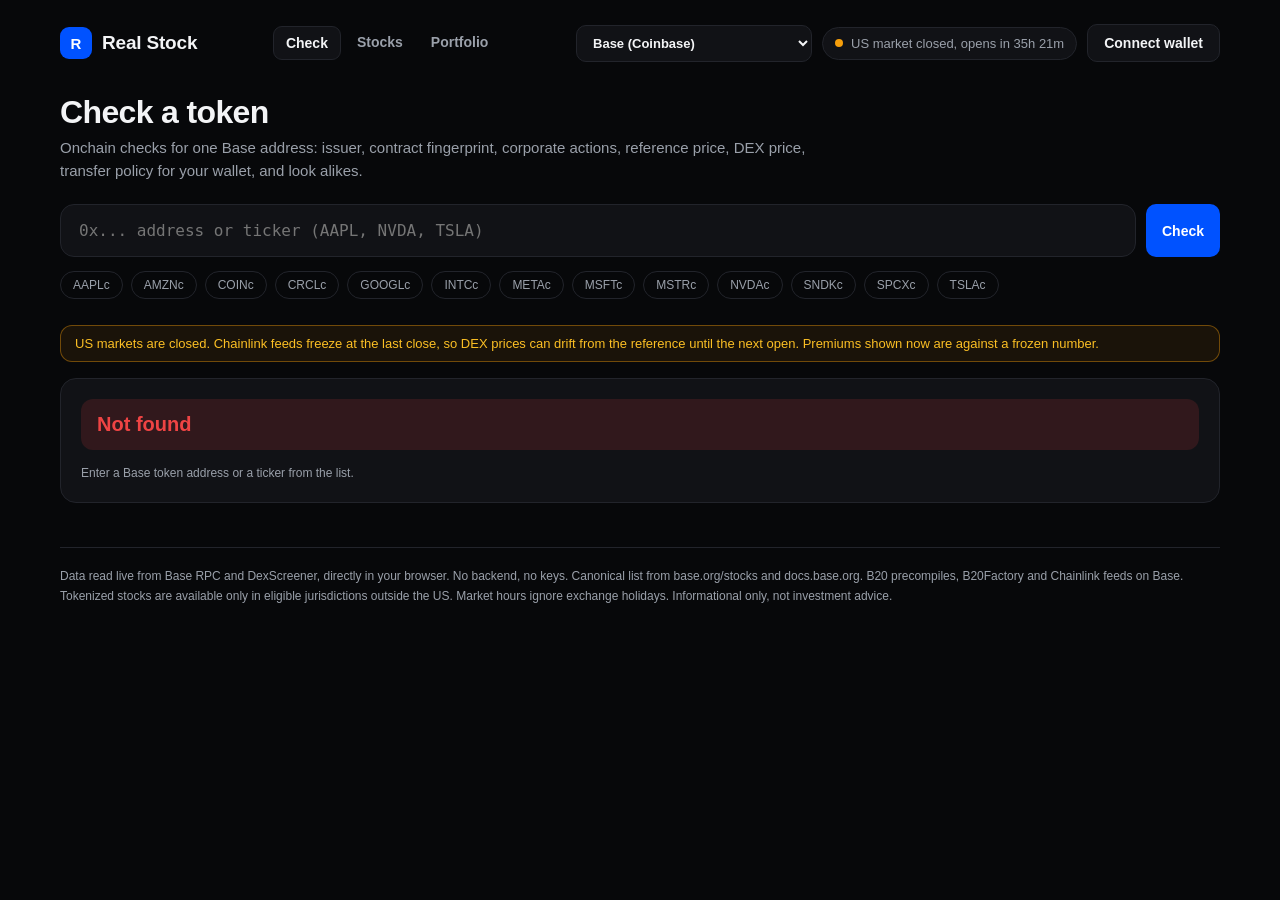
==== check.html @ feb43d78 "Real Stock: verify tokenized stocks on Base and Robinhood Chain Static, backend-free app that answer" ====
<!doctype html>
<html lang="en">
<head>
<meta charset="utf-8">
<meta name="viewport" content="width=device-width,initial-scale=1">
<title>Check, Real Stock</title>
<link rel="stylesheet" href="style.css">
</head>
<body>
<div class="wrap">
<nav id="nav"></nav>
<h1 class="page">Check a token</h1>
<p class="lead" id="lead"></p>
<form class="search" id="form">
  <input id="q" placeholder="0x... address or ticker (AAPL, NVDA, TSLA)" autocomplete="off">
  <button class="btn" type="submit">Check</button>
</form>
<div class="quick" id="quick"></div>
<div class="banner" id="banner"></div>
<div id="detail"></div>
<footer id="foot"></footer>
</div>
<script src="app.js"></script>
<script>
mountNav("index.html"); mountFooter();
document.getElementById("lead").textContent="Onchain checks for one "+NET.label+" address: issuer, contract fingerprint, corporate actions, reference price, DEX price, transfer policy for your wallet, and look alikes.";
document.getElementById("form").onsubmit=(e)=>{ e.preventDefault(); const v=document.getElementById("q").value.trim(); if(v) location.href=withNet("check.html?q="+encodeURIComponent(v)); };
let current=null;
async function run(input){
  const box=document.getElementById("detail");
  await loadRegistry();
  document.getElementById("quick").innerHTML=(NET.tokens||[]).slice(0,NET.key==="base"?13:16).map(t=>'<a href="'+withNet("check.html?q="+t.address)+'">'+esc(t.symbol)+'</a>').join("")+(NET.tokens.length>16?'<a href="'+withNet("stocks.html")+'">all '+NET.tokens.length+'</a>':"");
  const addr=resolve(input);
  if(!addr){ box.innerHTML='<div class="card"><div class="verdict bad">Not found</div><div class="note">Enter a '+esc(NET.label)+' token address or a ticker from the list.</div></div>'; return; }
  current=addr; box.innerHTML='<div class="card note">Checking onchain...</div>';
  const reg=state.byAddr[addr.toLowerCase()];
  const r=await loadRow(reg||{address:addr,symbol:null,name:null,root:null},false);
  const {core,orc,dx,prem}=r;
  const symRoot=(core.symbol||"").replace(/c$/i,"");
  const target=!reg&&core.symbol?(NET.tokens||[]).find(t=>(t.root||t.symbol).toUpperCase()===symRoot.toUpperCase()):null;
  const root=reg?(reg.root||reg.symbol).replace(/c$/,""):(target?(target.root||target.symbol).replace(/c$/,""):symRoot);
  const extra=reg?(reg.name||"").split(/\s+/)[0]:(target?target.name:(core.name||"").split(/\s+/)[0]);
  const [likes,pol]=await Promise.all([root?lookalikes(root,addr,extra):Promise.resolve([]), state.wallet?policyProbe(addr,holderFor(dx),state.wallet):Promise.resolve(null)]);
  const share='<button class="btn sec sm" onclick="navigator.clipboard&&navigator.clipboard.writeText(location.href);this.textContent=\'Link copied\'">Share this check</button>';
  const verdict=reg?'<div class="verdict ok"><span>Issued by '+NET.issuer+': '+esc(reg.symbol)+' ('+esc(reg.name)+')</span>'+share+'</div>':(target?'<div class="verdict bad"><span>Not issued by '+NET.issuer+'. Looks like '+esc(target.symbol)+'</span>'+share+'</div>':'<div class="verdict bad"><span>Not on the '+NET.issuer+' issued list</span>'+share+'</div>');
  const metaCB=core.meta&&/metadata\.coinbase\.com/.test(JSON.stringify(core.meta));
  const fp=NET.verify==="b20"
    ?[chk(core.isB20?"ok":"warn","B20 token (Base native standard)",core.isB20?"Created through B20Factory. The factory is open, so B20 alone does not prove the issuer.":"Not a B20 token. Coinbase stocks are always B20."),
      chk(metaCB?"ok":(core.uri?"warn":"bad"),"Issuer metadata points to coinbase.com",core.uri?esc(core.uri.length>90?core.uri.slice(0,90)+"...":core.uri):"no contractURI")]
    :[chk(core.beaconOk?"ok":"bad","Contract fingerprint: Robinhood beacon proxy",core.beacon?"beacon "+core.beacon+(core.beaconOk?" matches every official Robinhood Stock Token":" is not Robinhood's beacon "+NET.beacon):"no beacon slot, not a Robinhood proxy"),
      chk(core.name&&/• Robinhood Token$/.test(core.name)?"ok":"bad","Name carries the official suffix",core.name?esc(core.name):"no name")];
  const mult=core.multiplier; const pend=reg&&reg.pendingMultiplier?Number(reg.pendingMultiplier):null;
  const checks=[
    chk(reg?"ok":"bad","On the "+NET.issuer+" canonical list (matched by address)",reg?addr+(reg.isin?", ISIN "+esc(reg.isin):""):NET.issuer+" only issues the addresses on "+NET.listName+". Anything else with a stock name is not backed."+(target?' The real one is <a href="'+withNet("check.html?q="+target.address)+'">'+esc(target.symbol)+'</a>.':"")),
    fp[0],fp[1],
    chk(mult==null?"warn":(pend?"warn":"ok"),"Multiplier (corporate actions)",mult==null?"not readable":mult.toFixed(6)+" (token price = share price x multiplier)"+(pend?", pending update to "+pend:"")+(mult!==1?". A non 1 multiplier means a split or dividend was applied.":"")),
    chk(orc?(Date.now()/1000-orc.updatedAt<3*3600?"ok":"warn"):"mut","Reference price",orc?usd(orc.price)+" from "+orc.source+", updated "+ago(orc.updatedAt)+" ago. Feeds freeze outside US market hours.":"no reference feed for this underlying"),
    chk(dx.price?(prem!=null&&Math.abs(prem)<0.5?"ok":"warn"):"warn","DEX price vs reference",dx.price?usd(dx.price)+" on "+esc(dx.venue)+" ("+esc(dx.quote)+"), premium "+(prem==null?"n/a":(prem>0?"+":"")+prem.toFixed(2)+"%")+", liquidity "+usdBig(dx.liq)+", 24h "+(dx.chg==null?"n/a":(dx.chg>0?"+":"")+dx.chg+"%"):"no liquidity pool found on "+esc(NET.label)),
    chk(core.paused?"bad":(pol?(pol.status==="ok"?"ok":pol.status==="blocked"?"bad":"warn"):"mut"),"Can your wallet receive it? (transfer policy)",core.paused?"Token is paused by the issuer, transfers revert.":(pol?pol.detail+(state.wallet?" ("+short(state.wallet)+")":""):"Connect a wallet to simulate a transfer from the top pool to your address. "+(NET.key==="base"?"Coinbase gates transfers with an onchain policy registry, and approve() is not policy checked.":"Robinhood tokens carry pause and blocklist controls."))),
    chk(likes.length?"warn":"ok","Look alike tokens on "+NET.label,likes.length?likes.length+" other token(s) use this name or ticker, listed below":"none found on DexScreener")
  ].join("");
  const likesHtml=likes.length?'<div class="card"><h3>Look alikes (not issued by '+NET.issuer+')</h3>'+likes.map(l=>'<div class="chk"><div class="ic bad">X</div><div><div class="t">'+esc(l.name)+' <span class="note">('+esc(l.symbol)+')</span></div><div class="d mono">'+l.addr+', liquidity '+usdBig(l.liq)+' <a href="'+withNet("check.html?q="+l.addr)+'">check it</a></div></div></div>').join("")+'</div>':"";
  const tw=(x)=>{ const v=String((x||{}).whole||""); return v.includes("TRADABLE")?"open":v?"closed":"n/a"; };
  const trading=reg&&reg.trading?'<div class="note" style="margin-top:8px">Issuer trading windows: regular '+tw(reg.trading.market)+', extended '+tw(reg.trading.extended)+', overnight '+tw(reg.trading.overnight)+'</div>':"";
  box.innerHTML='<div class="card"><h2>'+logo(core,reg)+'<span>'+esc(core.name||"Unknown token")+' <span class="note">'+esc(core.symbol||"")+'</span></span></h2>'+verdict+'<div class="checks">'+checks+'</div>'+trading+'<div style="margin-top:14px;display:flex;gap:8px;flex-wrap:wrap;align-items:center">'+(dx.price?tradeLinks(reg||{address:addr},dx):"")+infoLinks(addr)+'</div><div class="mono" style="margin-top:12px">token '+addr+(feedFor(reg||{root:symRoot})?", reference feed "+feedFor(reg||{root:symRoot})+" (Base)":"")+(dx.pairAddress?", pool "+dx.pairAddress:"")+'</div></div>'+likesHtml;
}
document.addEventListener("wallet",()=>{ if(current) run(current); });
const q=new URLSearchParams(location.search).get("q");
loadRegistry().then(()=>{ if(q){ document.getElementById("q").value=q; run(q); } else { run("__none__"); document.getElementById("detail").innerHTML='<div class="empty">Paste an address above or pick a ticker.</div>'; } });
</script>
</body>
</html>
---- style.css ----
:root{--bg:#07080a;--panel:#111216;--panel2:#16181d;--line:#22242b;--txt:#f3f4f6;--mut:#9aa0aa;--blue:#0052ff;--blue2:#4d7cff;--ok:#22c55e;--warn:#f59e0b;--bad:#ef4444}
*{box-sizing:border-box}html,body{margin:0;background:var(--bg);color:var(--txt);font-family:Inter,"Helvetica Neue",Helvetica,Arial,sans-serif}
a{color:var(--blue2);text-decoration:none}button{font-family:inherit}
.wrap{max-width:1200px;margin:0 auto;padding:18px 20px 60px}
nav{display:flex;align-items:center;justify-content:space-between;gap:14px;flex-wrap:wrap;padding:6px 0 26px}
.brand{display:flex;align-items:center;gap:10px;color:var(--txt)}.logo{width:32px;height:32px;border-radius:9px;background:var(--blue);display:flex;align-items:center;justify-content:center;font-weight:900;color:#fff;font-size:15px}
.brand b{font-size:19px;letter-spacing:-.01em}
.menu{display:flex;gap:4px;flex-wrap:wrap}.menu a{padding:8px 12px;border-radius:9px;color:var(--mut);font-size:14px;font-weight:600}.menu a:hover{color:var(--txt)}.menu a.on{color:var(--txt);background:var(--panel);border:1px solid var(--line)}
.right{display:flex;align-items:center;gap:10px;flex-wrap:wrap}
.pill{display:inline-flex;align-items:center;gap:8px;padding:8px 12px;border-radius:999px;border:1px solid var(--line);background:var(--panel);font-size:13px;color:var(--mut)}
.dot{width:8px;height:8px;border-radius:50%;background:var(--mut)}.dot.on{background:var(--ok);box-shadow:0 0 0 4px rgba(34,197,94,.15)}.dot.off{background:var(--warn)}
.btn{background:var(--blue);color:#fff;border:0;border-radius:10px;padding:10px 16px;font-size:14px;font-weight:600;cursor:pointer;display:inline-block}
.btn.sec{background:var(--panel);border:1px solid var(--line);color:var(--txt)}.btn.sm{padding:6px 10px;font-size:12px;border-radius:8px}.btn.lg{padding:14px 22px;font-size:16px;border-radius:12px}
.hero{padding:30px 0 10px}
.hero h1{font-size:52px;line-height:1.02;letter-spacing:-.03em;margin:0 0 14px;max-width:820px}
.hero p{color:var(--mut);font-size:18px;margin:0 0 24px;max-width:720px;line-height:1.5}
.search{display:flex;gap:10px;margin:0 0 14px}.search input{flex:1;background:var(--panel);border:1px solid var(--line);border-radius:14px;padding:16px 18px;color:var(--txt);font-size:16px;font-family:ui-monospace,Menlo,monospace;outline:none;min-width:0}.search input:focus{border-color:var(--blue2)}
.quick{display:flex;gap:8px;flex-wrap:wrap;margin-bottom:26px}.quick a,.quick button{background:transparent;border:1px solid var(--line);color:var(--mut);border-radius:999px;padding:6px 12px;font-size:12px;cursor:pointer}.quick a:hover,.quick button:hover{color:var(--txt);border-color:var(--blue2)}
.feats{display:grid;grid-template-columns:repeat(3,1fr);gap:12px;margin:10px 0 26px}
.feat{background:var(--panel);border:1px solid var(--line);border-radius:14px;padding:18px}.feat b{display:block;font-size:15px;margin-bottom:6px}.feat span{color:var(--mut);font-size:13px;line-height:1.55}
.feat .n{display:inline-flex;width:24px;height:24px;border-radius:7px;background:rgba(0,82,255,.18);color:var(--blue2);align-items:center;justify-content:center;font-weight:800;font-size:12px;margin-bottom:10px}
.grid{display:grid;grid-template-columns:repeat(4,1fr);gap:12px;margin-bottom:22px}
.kpi{background:var(--panel);border:1px solid var(--line);border-radius:14px;padding:16px}.kpi b{display:block;font-size:26px;letter-spacing:-.02em}.kpi span{color:var(--mut);font-size:12px}
h1.page{font-size:32px;letter-spacing:-.02em;margin:6px 0 6px}p.lead{color:var(--mut);font-size:15px;margin:0 0 22px;line-height:1.5;max-width:760px}
h2.sec{font-size:13px;color:var(--mut);text-transform:uppercase;letter-spacing:.06em;margin:26px 0 10px;font-weight:700}
table{width:100%;border-collapse:collapse;background:var(--panel);border:1px solid var(--line);border-radius:14px;overflow:hidden}
th,td{padding:11px 12px;text-align:left;border-bottom:1px solid var(--line);font-size:14px;white-space:nowrap;vertical-align:middle}
th{color:var(--mut);font-weight:600;font-size:11px;text-transform:uppercase;letter-spacing:.05em;user-select:none}th[data-k]{cursor:pointer}th[data-k]:hover{color:var(--txt)}th.sorted{color:var(--blue2)}
tr.row{cursor:pointer}tr.row:hover{background:var(--panel2)}
td.num,th.num{text-align:right;font-variant-numeric:tabular-nums}
.tk{display:flex;align-items:center;gap:10px}.tk img,.tk .ph{width:30px;height:30px;border-radius:50%;background:#1c1e25;object-fit:cover;flex:0 0 30px;display:flex;align-items:center;justify-content:center;font-size:11px;font-weight:800;color:var(--mut)}
.tk b{display:block;font-size:14px}.tk small{color:var(--mut);font-size:12px}
.tag{display:inline-block;padding:3px 8px;border-radius:999px;font-size:11px;font-weight:700}
.ok{background:rgba(34,197,94,.14);color:var(--ok)}.warn{background:rgba(245,158,11,.14);color:var(--warn)}.bad{background:rgba(239,68,68,.14);color:var(--bad)}.mut{background:#1c1e25;color:var(--mut)}
.up{color:var(--ok)}.down{color:var(--bad)}
.tblwrap{overflow-x:auto;border-radius:14px}
.links a{display:inline-block;padding:5px 8px;border:1px solid var(--line);border-radius:8px;font-size:11px;margin-right:4px;color:var(--txt);background:var(--panel2)}.links a:hover{border-color:var(--blue2)}
.card{background:var(--panel);border:1px solid var(--line);border-radius:16px;padding:20px;margin-bottom:14px}
.card h2{margin:0 0 14px;font-size:22px;display:flex;align-items:center;gap:12px}.card h2 img,.card h2 .ph{width:44px;height:44px;border-radius:50%;object-fit:cover;flex:0 0 44px;display:flex;align-items:center;justify-content:center;font-size:12px;background:#1c1e25}
.card h3{margin:0 0 10px;font-size:13px;color:var(--mut);text-transform:uppercase;letter-spacing:.05em}
.checks{display:grid;grid-template-columns:repeat(2,1fr);gap:10px}
.chk{display:flex;gap:12px;align-items:flex-start;padding:12px;border:1px solid var(--line);border-radius:12px;background:var(--panel2)}
.chk .ic{width:26px;height:26px;border-radius:50%;flex:0 0 26px;display:flex;align-items:center;justify-content:center;font-weight:800;font-size:12px}
.chk .t{font-size:14px}.chk .d{font-size:12px;color:var(--mut);margin-top:3px;word-break:break-all;line-height:1.45}
.verdict{font-size:20px;font-weight:800;padding:14px 16px;border-radius:12px;margin-bottom:14px;display:flex;justify-content:space-between;align-items:center;gap:12px;flex-wrap:wrap}
.mono{font-family:ui-monospace,Menlo,monospace;font-size:12px;color:var(--mut);word-break:break-all}
.note{color:var(--mut);font-size:12px;line-height:1.5}
.banner{display:none;border:1px solid rgba(245,158,11,.4);background:rgba(245,158,11,.08);color:#fbbf24;border-radius:12px;padding:10px 14px;font-size:13px;margin-bottom:16px}
.total{display:flex;justify-content:space-between;align-items:baseline;margin-bottom:10px;gap:12px;flex-wrap:wrap}.total b{font-size:32px;letter-spacing:-.02em}
.empty{padding:40px 20px;text-align:center;color:var(--mut);border:1px dashed var(--line);border-radius:14px}
footer{margin-top:44px;color:var(--mut);font-size:12px;line-height:1.7;border-top:1px solid var(--line);padding-top:18px}
@media(max-width:860px){.grid,.feats{grid-template-columns:repeat(2,1fr)}.checks{grid-template-columns:1fr}.hero h1{font-size:34px}}
@media(max-width:520px){.grid,.feats{grid-template-columns:1fr}}
.sel{background:var(--panel);border:1px solid var(--line);color:var(--txt);border-radius:10px;padding:9px 12px;font-size:13px;font-weight:600;cursor:pointer}
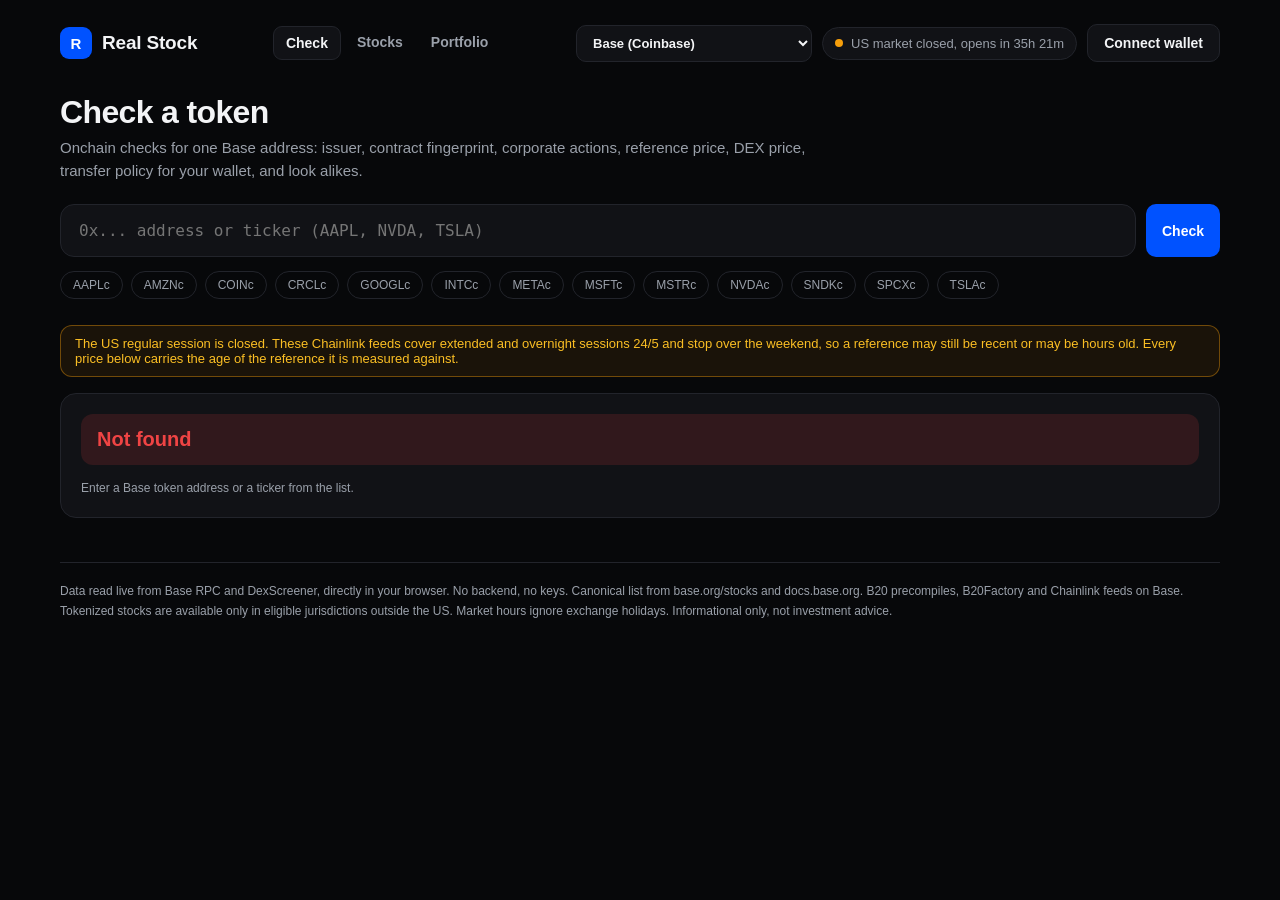
==== commit ced47fcd: "Correctness pass: own-issuer feeds, real policy reads, honest failure states Findings from an extern" ====
--- a/check.html
+++ b/check.html
@@ -40,29 +40,47 @@
   const target=!reg&&core.symbol?(NET.tokens||[]).find(t=>(t.root||t.symbol).toUpperCase()===symRoot.toUpperCase()):null;
   const root=reg?(reg.root||reg.symbol).replace(/c$/,""):(target?(target.root||target.symbol).replace(/c$/,""):symRoot);
   const extra=reg?(reg.name||"").split(/\s+/)[0]:(target?target.name:(core.name||"").split(/\s+/)[0]);
-  const [likes,pol]=await Promise.all([root?lookalikes(root,addr,extra):Promise.resolve([]), state.wallet?policyProbe(addr,holderFor(dx),state.wallet):Promise.resolve(null)]);
+  const [likes,pol,pr]=await Promise.all([root?lookalikes(root,addr,extra):Promise.resolve([]), state.wallet?policyProbe(addr,holderFor(dx),state.wallet):Promise.resolve(null), state.wallet?policyRead(addr,state.wallet,holderFor(dx)):Promise.resolve(null)]);
   const share='<button class="btn sec sm" onclick="navigator.clipboard&&navigator.clipboard.writeText(location.href);this.textContent=\'Link copied\'">Share this check</button>';
   const verdict=reg?'<div class="verdict ok"><span>Issued by '+NET.issuer+': '+esc(reg.symbol)+' ('+esc(reg.name)+')</span>'+share+'</div>':(target?'<div class="verdict bad"><span>Not issued by '+NET.issuer+'. Looks like '+esc(target.symbol)+'</span>'+share+'</div>':'<div class="verdict bad"><span>Not on the '+NET.issuer+' issued list</span>'+share+'</div>');
-  const metaCB=core.meta&&/metadata\.coinbase\.com/.test(JSON.stringify(core.meta));
+  function metaHost(u){ try{ const x=new URL(u); return (x.protocol==="https:"&&!x.username&&!x.password)?x.hostname.toLowerCase():null; }catch(e){ return null; } }
+  const metaImg=core.meta&&typeof core.meta.image==="string"?core.meta.image:null;
+  const metaHostName=metaImg?metaHost(metaImg):null;
+  const metaCB=metaHostName==="metadata.coinbase.com";
   const fp=NET.verify==="b20"
     ?[chk(core.isB20?"ok":"warn","B20 token (Base native standard)",core.isB20?"Created through B20Factory. The factory is open, so B20 alone does not prove the issuer.":"Not a B20 token. Coinbase stocks are always B20."),
-      chk(metaCB?"ok":(core.uri?"warn":"bad"),"Issuer metadata points to coinbase.com",core.uri?esc(core.uri.length>90?core.uri.slice(0,90)+"...":core.uri):"no contractURI")]
+      chk(metaCB?"ok":(core.uri?"warn":"warn"),"Issuer metadata host",metaHostName?("resolves to "+esc(metaHostName)+(metaCB?", Coinbase\u0027s metadata host. Corroboration only: metadata can be copied, the address list is what decides.":", not Coinbase\u0027s metadata host")):(core.uri?"contractURI present but no https image host to parse":"no contractURI, metadata may be unavailable rather than fake"))]
     :[chk(core.beaconOk?"ok":"bad","Contract fingerprint: Robinhood beacon proxy",core.beacon?"beacon "+core.beacon+(core.beaconOk?" matches every official Robinhood Stock Token":" is not Robinhood's beacon "+NET.beacon):"no beacon slot, not a Robinhood proxy"),
       chk(core.name&&/• Robinhood Token$/.test(core.name)?"ok":"bad","Name carries the official suffix",core.name?esc(core.name):"no name")];
   const mult=core.multiplier; const pend=reg&&reg.pendingMultiplier?Number(reg.pendingMultiplier):null;
   const checks=[
-    chk(reg?"ok":"bad","On the "+NET.issuer+" canonical list (matched by address)",reg?addr+(reg.isin?", ISIN "+esc(reg.isin):""):NET.issuer+" only issues the addresses on "+NET.listName+". Anything else with a stock name is not backed."+(target?' The real one is <a href="'+withNet("check.html?q="+target.address)+'">'+esc(target.symbol)+'</a>.':"")),
+    chk(reg?"ok":"bad","On the "+NET.issuer+" canonical list (matched by address)",reg?addr+(reg.isin?", ISIN "+esc(reg.isin):"")+(reg.chainId?", chain "+reg.chainId:"")+(NET.fetchedAt?", from the issuer list captured "+esc(NET.fetchedAt):""):"Not found in the "+NET.issuer+" list published at "+NET.listName+". That means it is not an issuer token, not that it is proven fraudulent."+(target?' The real one is <a href="'+withNet("check.html?q="+target.address)+'">'+esc(target.symbol)+'</a>.':"")),
     fp[0],fp[1],
     chk(mult==null?"warn":(pend?"warn":"ok"),"Multiplier (corporate actions)",mult==null?"not readable":mult.toFixed(6)+" (token price = share price x multiplier)"+(pend?", pending update to "+pend:"")+(mult!==1?". A non 1 multiplier means a split or dividend was applied.":"")),
-    chk(orc?(Date.now()/1000-orc.updatedAt<3*3600?"ok":"warn"):"mut","Reference price",orc?usd(orc.price)+" from "+orc.source+", updated "+ago(orc.updatedAt)+" ago. Feeds freeze outside US market hours.":"no reference feed for this underlying"),
-    chk(dx.price?(prem!=null&&Math.abs(prem)<0.5?"ok":"warn"):"warn","DEX price vs reference",dx.price?usd(dx.price)+" on "+esc(dx.venue)+" ("+esc(dx.quote)+"), premium "+(prem==null?"n/a":(prem>0?"+":"")+prem.toFixed(2)+"%")+", liquidity "+usdBig(dx.liq)+", 24h "+(dx.chg==null?"n/a":(dx.chg>0?"+":"")+dx.chg+"%"):"no liquidity pool found on "+esc(NET.label)),
-    chk(core.paused?"bad":(pol?(pol.status==="ok"?"ok":pol.status==="blocked"?"bad":"warn"):"mut"),"Can your wallet receive it? (transfer policy)",core.paused?"Token is paused by the issuer, transfers revert.":(pol?pol.detail+(state.wallet?" ("+short(state.wallet)+")":""):"Connect a wallet to simulate a transfer from the top pool to your address. "+(NET.key==="base"?"Coinbase gates transfers with an onchain policy registry, and approve() is not policy checked.":"Robinhood tokens carry pause and blocklist controls."))),
+    chk(!orc?"mut":(orc.error?"warn":(orc.paused?"warn":(Date.now()/1000-orc.updatedAt<3*3600?"ok":"warn"))),"Reference price",!orc?"no Chainlink feed published for this token":(orc.error?esc(orc.error):usd(orc.price)+" as of "+ago(orc.updatedAt)+" ago, from the "+esc(orc.source)+"."+(orc.paused?" The feed is currently paused, which happens during corporate actions.":" Feeds cover 24/5 US equity sessions and stop over the weekend."))),
+    chk(dx.price?(prem!=null&&Math.abs(prem)<0.5?"ok":"warn"):"warn","DEX price vs reference",dx.quoteOnly?"this token only appears as the quote side of "+dx.pairs+" pair(s), so no independent USD price can be read from them":dx.price?usd(dx.price)+" on "+esc(dx.venue)+" ("+esc(dx.quote)+"), premium "+(prem==null?"n/a":(prem>0?"+":"")+prem.toFixed(2)+"%")+", liquidity "+usdBig(dx.liq)+", 24h "+(dx.chg==null?"n/a":(dx.chg>0?"+":"")+dx.chg+"%"):"no liquidity pool found on "+esc(NET.label)),
+    (function(){
+      if(core.paused) return chk("bad","Receive check","The token is paused by the issuer, so transfers revert for everyone right now.");
+      if(!state.wallet) return chk("mut","Receive check","Connect a wallet to read the transfer policy for your address and simulate a receipt. "+(NET.key==="base"?"Coinbase gates transfers through an onchain policy registry; note that approve() is not policy checked.":"Robinhood tokens carry pause and blocklist controls."));
+      let head="", cls="warn", body=[];
+      if(pr){
+        const rx=pr.receiver, sx=pr.sender, ex=pr.executor;
+        const known=[rx,sx,ex].filter(x=>x&&x.ok!==null);
+        if(rx&&rx.ok===false){ cls="bad"; head="Receiver policy denies this address."; }
+        else if(known.length&&known.every(x=>x.ok===true)){ cls="ok"; head="Policy registry authorises this address for receive, send and execute."; }
+        else head="Policy read incomplete.";
+        body.push("Policy ids: receiver "+(rx&&rx.id||"n/a")+", sender "+(sx&&sx.id||"n/a")+", executor "+(ex&&ex.id||"n/a")+".");
+      } else head="Policy registry not exposed on this network, using simulation only.";
+      if(pol){ body.push("Simulation: "+pol.detail+"."); if(pol.status==="blocked") cls="bad"; }
+      body.push("This covers a direct transfer of this token to "+short(state.wallet)+" at the current block. It does not promise that any particular swap route, allowance or execution path will succeed.");
+      return chk(cls,"Receive check",head+" "+body.join(" "));
+    })(),
     chk(likes.length?"warn":"ok","Look alike tokens on "+NET.label,likes.length?likes.length+" other token(s) use this name or ticker, listed below":"none found on DexScreener")
   ].join("");
   const likesHtml=likes.length?'<div class="card"><h3>Look alikes (not issued by '+NET.issuer+')</h3>'+likes.map(l=>'<div class="chk"><div class="ic bad">X</div><div><div class="t">'+esc(l.name)+' <span class="note">('+esc(l.symbol)+')</span></div><div class="d mono">'+l.addr+', liquidity '+usdBig(l.liq)+' <a href="'+withNet("check.html?q="+l.addr)+'">check it</a></div></div></div>').join("")+'</div>':"";
   const tw=(x)=>{ const v=String((x||{}).whole||""); return v.includes("TRADABLE")?"open":v?"closed":"n/a"; };
   const trading=reg&&reg.trading?'<div class="note" style="margin-top:8px">Issuer trading windows: regular '+tw(reg.trading.market)+', extended '+tw(reg.trading.extended)+', overnight '+tw(reg.trading.overnight)+'</div>':"";
-  box.innerHTML='<div class="card"><h2>'+logo(core,reg)+'<span>'+esc(core.name||"Unknown token")+' <span class="note">'+esc(core.symbol||"")+'</span></span></h2>'+verdict+'<div class="checks">'+checks+'</div>'+trading+'<div style="margin-top:14px;display:flex;gap:8px;flex-wrap:wrap;align-items:center">'+(dx.price?tradeLinks(reg||{address:addr},dx):"")+infoLinks(addr)+'</div><div class="mono" style="margin-top:12px">token '+addr+(feedFor(reg||{root:symRoot})?", reference feed "+feedFor(reg||{root:symRoot})+" (Base)":"")+(dx.pairAddress?", pool "+dx.pairAddress:"")+'</div></div>'+likesHtml;
+  box.innerHTML='<div class="card"><h2>'+logo(core,reg)+'<span>'+esc(core.name||"Unknown token")+' <span class="note">'+esc(core.symbol||"")+'</span></span></h2>'+verdict+'<div class="checks">'+checks+'</div>'+trading+'<div style="margin-top:14px;display:flex;gap:8px;flex-wrap:wrap;align-items:center">'+(dx.price?tradeLinks(reg||{address:addr},dx):"")+infoLinks(addr)+'</div><div class="mono" style="margin-top:12px">token '+addr+(reg&&reg.feed?", feed "+reg.feed:"")+(dx.pairAddress?", pool "+dx.pairAddress:"")+'</div></div>'+likesHtml;
 }
 document.addEventListener("wallet",()=>{ if(current) run(current); });
 const q=new URLSearchParams(location.search).get("q");
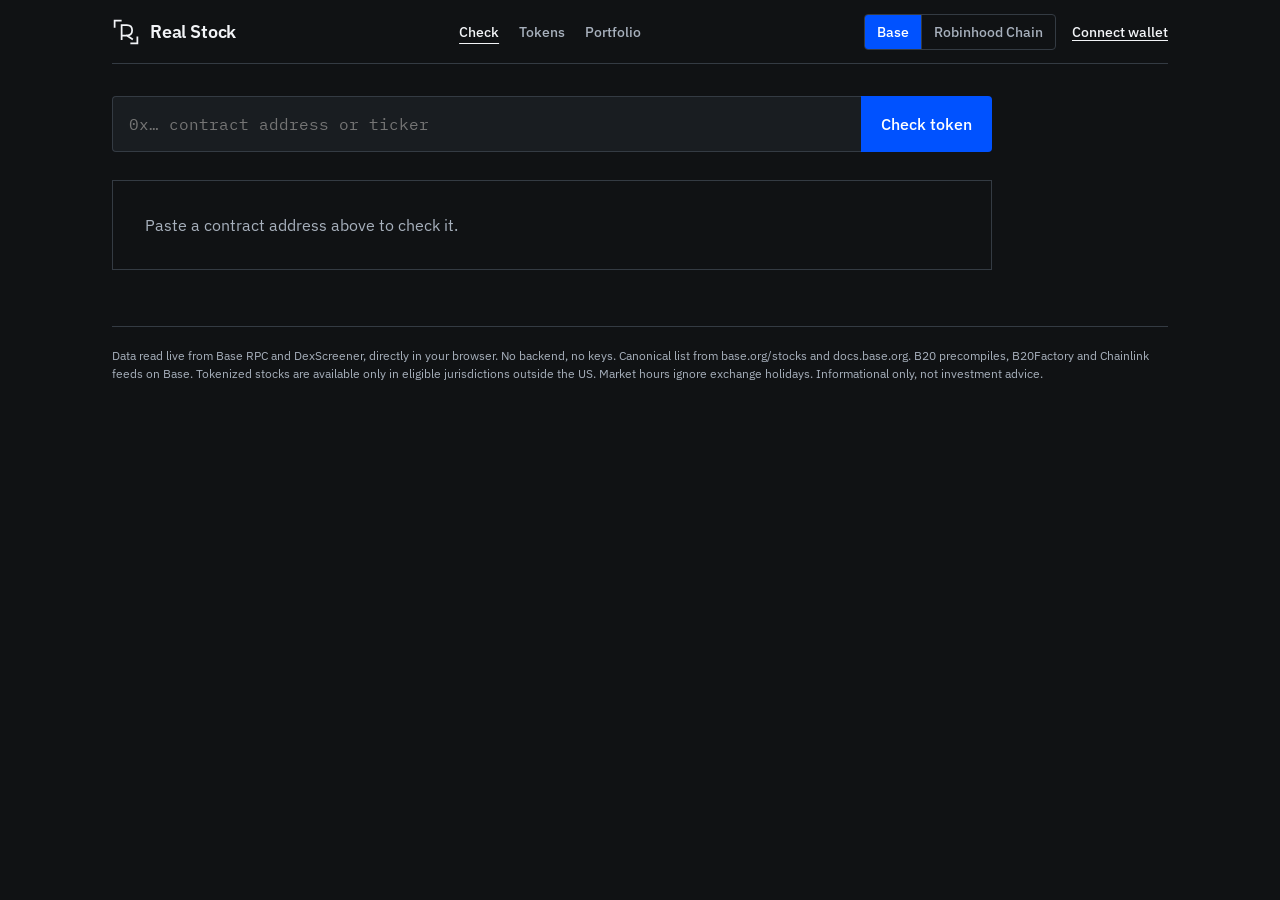
==== commit 96dc2ef5: "Redesign: the verification record Flat, square, typographic. Conclusions are large, evidence is numb" ====
--- a/check.html
+++ b/check.html
@@ -4,87 +4,131 @@
 <meta charset="utf-8">
 <meta name="viewport" content="width=device-width,initial-scale=1">
 <title>Check, Real Stock</title>
-<link rel="stylesheet" href="style.css">
+<link rel="stylesheet" href="style.css?v=3">
 </head>
 <body>
 <div class="wrap">
-<nav id="nav"></nav>
-<h1 class="page">Check a token</h1>
-<p class="lead" id="lead"></p>
-<form class="search" id="form">
-  <input id="q" placeholder="0x... address or ticker (AAPL, NVDA, TSLA)" autocomplete="off">
-  <button class="btn" type="submit">Check</button>
-</form>
-<div class="quick" id="quick"></div>
-<div class="banner" id="banner"></div>
-<div id="detail"></div>
+<header id="nav"></header>
+<main class="main">
+  <form class="field" id="form" style="margin-bottom:8px">
+    <input id="q" placeholder="0x… contract address or ticker" autocomplete="off" aria-label="Token contract address">
+    <button class="btn" type="submit">Check token</button>
+  </form>
+  <div id="err" class="note warnv" style="min-height:20px"></div>
+  <div id="result" aria-live="polite"></div>
+</main>
 <footer id="foot"></footer>
 </div>
-<script src="app.js"></script>
+<script src="app.js?v=3"></script>
 <script>
 mountNav("index.html"); mountFooter();
-document.getElementById("lead").textContent="Onchain checks for one "+NET.label+" address: issuer, contract fingerprint, corporate actions, reference price, DEX price, transfer policy for your wallet, and look alikes.";
-document.getElementById("form").onsubmit=(e)=>{ e.preventDefault(); const v=document.getElementById("q").value.trim(); if(v) location.href=withNet("check.html?q="+encodeURIComponent(v)); };
+document.getElementById("form").onsubmit=(e)=>{
+  e.preventDefault(); const v=document.getElementById("q").value.trim();
+  if(!v) return;
+  if(/^0x/i.test(v)&&!/^0x[0-9a-fA-F]{40}$/.test(v)){ document.getElementById("err").textContent="Enter a complete 0x contract address."; return; }
+  location.href=withNet("check.html?q="+encodeURIComponent(v));
+};
 let current=null;
+
+function shell(addr,reg,core){
+  const id=(core&&core.name)||(reg&&reg.name)||"Unknown token";
+  const sym=(core&&core.symbol)||(reg&&reg.symbol)||"";
+  return '<div style="padding:8px 0 20px"><h2 class="section">'+esc(id)+'</h2>'
+    +'<div class="small sub">'+(sym?esc(sym)+' · ':'')+esc(NET.label)+'</div>'
+    +'<div class="meta" style="margin-top:8px">'+addr+' <button class="linkbtn" onclick="navigator.clipboard&&navigator.clipboard.writeText(\''+addr+'\');this.textContent=\'copied\'">copy</button></div></div>'
+    +'<section class="block" id="vblock"><p class="eyebrow">Issuer check</p><div class="vhead"><div id="vicon" style="width:32px"></div><div><p class="verdict" id="vtext">Checking issuer…</p><p class="sub" id="vwhy" style="margin:12px 0 0;max-width:640px"></p></div></div></section>'
+    +'<section class="cols"><div><p class="eyebrow">Market / reference</p><div id="pricebox"><div class="value"><span class="sk" style="width:140px"></span></div></div></div>'
+    +'<div><p class="eyebrow">Wallet receipt</p><div id="recbox"><p class="section" style="font-size:24px;margin:0">Checking…</p></div></div></section>'
+    +'<details class="ev" id="evd"><summary>Inspect 8 onchain checks</summary><div id="evrows"></div></details>'
+    +'<div class="meta" style="margin-top:20px" id="footmeta"></div>';
+}
+
 async function run(input){
-  const box=document.getElementById("detail");
+  const box=document.getElementById("result");
   await loadRegistry();
-  document.getElementById("quick").innerHTML=(NET.tokens||[]).slice(0,NET.key==="base"?13:16).map(t=>'<a href="'+withNet("check.html?q="+t.address)+'">'+esc(t.symbol)+'</a>').join("")+(NET.tokens.length>16?'<a href="'+withNet("stocks.html")+'">all '+NET.tokens.length+'</a>':"");
   const addr=resolve(input);
-  if(!addr){ box.innerHTML='<div class="card"><div class="verdict bad">Not found</div><div class="note">Enter a '+esc(NET.label)+' token address or a ticker from the list.</div></div>'; return; }
-  current=addr; box.innerHTML='<div class="card note">Checking onchain...</div>';
+  if(!addr){ box.innerHTML='<section class="block"><p class="eyebrow">Issuer check</p><p class="verdict">No listed token matches this search.</p><p class="sub" style="margin-top:12px">Paste a contract address to check it directly.</p></section>'; return; }
+  current=addr;
   const reg=state.byAddr[addr.toLowerCase()];
+  box.innerHTML=shell(addr,reg,null);
+  const rows=document.getElementById("evrows");
+  const names=["Issuer list membership","Contract fingerprint","Name and metadata","Corporate action multiplier","Reference price","Market price","Transfer policy","Look alike tokens"];
+  rows.innerHTML=names.map((n,i)=>evrow(i+1,"pending",n,"Pending","")).join("");
+
   const r=await loadRow(reg||{address:addr,symbol:null,name:null,root:null},false);
   const {core,orc,dx,prem}=r;
+  box.querySelector(".section").textContent=core.name||"Unknown token";
   const symRoot=(core.symbol||"").replace(/c$/i,"");
   const target=!reg&&core.symbol?(NET.tokens||[]).find(t=>(t.root||t.symbol).toUpperCase()===symRoot.toUpperCase()):null;
   const root=reg?(reg.root||reg.symbol).replace(/c$/,""):(target?(target.root||target.symbol).replace(/c$/,""):symRoot);
   const extra=reg?(reg.name||"").split(/\s+/)[0]:(target?target.name:(core.name||"").split(/\s+/)[0]);
-  const [likes,pol,pr]=await Promise.all([root?lookalikes(root,addr,extra):Promise.resolve([]), state.wallet?policyProbe(addr,holderFor(dx),state.wallet):Promise.resolve(null), state.wallet?policyRead(addr,state.wallet,holderFor(dx)):Promise.resolve(null)]);
-  const share='<button class="btn sec sm" onclick="navigator.clipboard&&navigator.clipboard.writeText(location.href);this.textContent=\'Link copied\'">Share this check</button>';
-  const verdict=reg?'<div class="verdict ok"><span>Issued by '+NET.issuer+': '+esc(reg.symbol)+' ('+esc(reg.name)+')</span>'+share+'</div>':(target?'<div class="verdict bad"><span>Not issued by '+NET.issuer+'. Looks like '+esc(target.symbol)+'</span>'+share+'</div>':'<div class="verdict bad"><span>Not on the '+NET.issuer+' issued list</span>'+share+'</div>');
+
+  // verdict
+  const vt=document.getElementById("vtext"), vi=document.getElementById("vicon"), vw=document.getElementById("vwhy");
+  if(reg){ vt.textContent="Issuer match confirmed"; vi.innerHTML=ICON.big.pass;
+    vw.textContent="This address is on "+NET.issuer+"'s published list"+(reg.isin?", ISIN "+reg.isin:"")+", and the contract fingerprint agrees."; }
+  else { vt.textContent="Not on the issuer list"; vi.innerHTML=ICON.big.fail;
+    vw.textContent=NET.issuer+" does not publish this address"+(target?", and it copies the ticker of "+target.symbol:"")+". That means it is not an issuer token, not that it is proven fraudulent."; }
+
+  // price column
+  const pb=document.getElementById("pricebox");
+  if(dx.price){
+    pb.innerHTML='<div class="value">'+usd(dx.price)+'</div>'
+      +'<div class="small" style="margin-top:8px">'+(orc&&!orc.error&&orc.price>0?'Reference '+usd(orc.price)+' <span class="sub">as of '+ago(orc.updatedAt)+' ago'+(orc.paused?', feed paused':'')+'</span>':'<span class="warnv">Reference unavailable</span>')+'</div>'
+      +(prem!=null?'<div class="small" style="margin-top:4px">'+(prem>=0?"+":"−")+Math.abs(prem).toFixed(2)+'% versus reference</div>':'')
+      +'<div class="small sub" style="margin-top:4px">'+(dx.liq?usdBig(dx.liq)+' reported liquidity on '+esc(dx.venue):'no pool')+' · '+sessionNote()+'</div>';
+  } else {
+    pb.innerHTML='<div class="value sub">—</div><div class="small sub" style="margin-top:8px">'+(dx.quoteOnly?"This token only appears as the quote side of a pair, so no independent price can be read.":"No liquidity pool found on "+esc(NET.label))+'</div>';
+  }
+
+  const [likes,pol,pr]=await Promise.all([
+    root?lookalikes(root,addr,extra):Promise.resolve([]),
+    state.wallet?policyProbe(addr,holderFor(dx),state.wallet):Promise.resolve(null),
+    state.wallet?policyRead(addr,state.wallet,holderFor(dx)):Promise.resolve(null)]);
+
+  // receipt column
+  const rb=document.getElementById("recbox");
+  if(core.paused){ rb.innerHTML='<p class="section warnv" style="font-size:24px;margin:0">Transfers paused by the issuer</p><p class="small sub" style="margin-top:8px">No address can receive this token right now.</p>'; }
+  else if(!state.wallet){ rb.innerHTML='<p class="section" style="font-size:24px;margin:0">Connect a wallet to test receipt</p><button class="btn sm" style="margin-top:12px" onclick="connectWallet()">Connect wallet</button>'; }
+  else {
+    const rx=pr&&pr.receiver;
+    let headline="Receive simulation passed", warn=false;
+    if(rx&&rx.unknownPolicy){ headline="Policy id not known to the registry"; warn=true; }
+    else if(rx&&rx.ok===false){ headline="Receiver policy denies this address"; warn=true; }
+    else if(pol&&pol.status==="blocked"){ headline="Transfer reverted"; warn=true; }
+    else if(pol&&pol.status!=="ok"){ headline="Receipt check unavailable"; warn=true; }
+    rb.innerHTML='<p class="section'+(warn?" warnv":"")+'" style="font-size:24px;margin:0">'+esc(headline)+'</p>'
+      +'<div class="small sub" style="margin-top:8px">'+short(state.wallet)+' · 1 unit · current block</div>'
+      +(pr?'<div class="small sub" style="margin-top:4px">policy ids receiver '+esc((rx&&rx.id)||"n/a")+', sender '+esc((pr.sender&&pr.sender.id)||"n/a")+', executor '+esc((pr.executor&&pr.executor.id)||"n/a")+'</div>':'')
+      +'<div class="small sub" style="margin-top:4px">Covers this transfer only, not any particular swap route or allowance.</div>';
+  }
+
+  // evidence rows
+  const metaImg=core.meta&&typeof core.meta.image==="string"?core.meta.image:null;
   function metaHost(u){ try{ const x=new URL(u); return (x.protocol==="https:"&&!x.username&&!x.password)?x.hostname.toLowerCase():null; }catch(e){ return null; } }
-  const metaImg=core.meta&&typeof core.meta.image==="string"?core.meta.image:null;
-  const metaHostName=metaImg?metaHost(metaImg):null;
-  const metaCB=metaHostName==="metadata.coinbase.com";
-  const fp=NET.verify==="b20"
-    ?[chk(core.isB20?"ok":"warn","B20 token (Base native standard)",core.isB20?"Created through B20Factory. The factory is open, so B20 alone does not prove the issuer.":"Not a B20 token. Coinbase stocks are always B20."),
-      chk(metaCB?"ok":(core.uri?"warn":"warn"),"Issuer metadata host",metaHostName?("resolves to "+esc(metaHostName)+(metaCB?", Coinbase\u0027s metadata host. Corroboration only: metadata can be copied, the address list is what decides.":", not Coinbase\u0027s metadata host")):(core.uri?"contractURI present but no https image host to parse":"no contractURI, metadata may be unavailable rather than fake"))]
-    :[chk(core.beaconOk?"ok":"bad","Contract fingerprint: Robinhood beacon proxy",core.beacon?"beacon "+core.beacon+(core.beaconOk?" matches every official Robinhood Stock Token":" is not Robinhood's beacon "+NET.beacon):"no beacon slot, not a Robinhood proxy"),
-      chk(core.name&&/• Robinhood Token$/.test(core.name)?"ok":"bad","Name carries the official suffix",core.name?esc(core.name):"no name")];
-  const mult=core.multiplier; const pend=reg&&reg.pendingMultiplier?Number(reg.pendingMultiplier):null;
-  const checks=[
-    chk(reg?"ok":"bad","On the "+NET.issuer+" canonical list (matched by address)",reg?addr+(reg.isin?", ISIN "+esc(reg.isin):"")+(reg.chainId?", chain "+reg.chainId:"")+(NET.fetchedAt?", from the issuer list captured "+esc(NET.fetchedAt):""):"Not found in the "+NET.issuer+" list published at "+NET.listName+". That means it is not an issuer token, not that it is proven fraudulent."+(target?' The real one is <a href="'+withNet("check.html?q="+target.address)+'">'+esc(target.symbol)+'</a>.':"")),
-    fp[0],fp[1],
-    chk(mult==null?"warn":(pend?"warn":"ok"),"Multiplier (corporate actions)",mult==null?"not readable":mult.toFixed(6)+" (token price = share price x multiplier)"+(pend?", pending update to "+pend:"")+(mult!==1?". A non 1 multiplier means a split or dividend was applied.":"")),
-    chk(!orc?"mut":(orc.error?"warn":(orc.paused?"warn":(Date.now()/1000-orc.updatedAt<3*3600?"ok":"warn"))),"Reference price",!orc?"no Chainlink feed published for this token":(orc.error?esc(orc.error):usd(orc.price)+" as of "+ago(orc.updatedAt)+" ago, from the "+esc(orc.source)+"."+(orc.paused?" The feed is currently paused, which happens during corporate actions.":" Feeds cover 24/5 US equity sessions and stop over the weekend."))),
-    chk(dx.price?(prem!=null&&Math.abs(prem)<0.5?"ok":"warn"):"warn","DEX price vs reference",dx.quoteOnly?"this token only appears as the quote side of "+dx.pairs+" pair(s), so no independent USD price can be read from them":dx.price?usd(dx.price)+" on "+esc(dx.venue)+" ("+esc(dx.quote)+"), premium "+(prem==null?"n/a":(prem>0?"+":"")+prem.toFixed(2)+"%")+", liquidity "+usdBig(dx.liq)+", 24h "+(dx.chg==null?"n/a":(dx.chg>0?"+":"")+dx.chg+"%"):"no liquidity pool found on "+esc(NET.label)),
-    (function(){
-      if(core.paused) return chk("bad","Receive check","The token is paused by the issuer, so transfers revert for everyone right now.");
-      if(!state.wallet) return chk("mut","Receive check","Connect a wallet to read the transfer policy for your address and simulate a receipt. "+(NET.key==="base"?"Coinbase gates transfers through an onchain policy registry; note that approve() is not policy checked.":"Robinhood tokens carry pause and blocklist controls."));
-      let head="", cls="warn", body=[];
-      if(pr){
-        const rx=pr.receiver, sx=pr.sender, ex=pr.executor;
-        const known=[rx,sx,ex].filter(x=>x&&x.ok!==null);
-        if(rx&&rx.ok===false){ cls="bad"; head="Receiver policy denies this address."; }
-        else if(known.length&&known.every(x=>x.ok===true)){ cls="ok"; head="Policy registry authorises this address for receive, send and execute."; }
-        else head="Policy read incomplete.";
-        body.push("Policy ids: receiver "+(rx&&rx.id||"n/a")+", sender "+(sx&&sx.id||"n/a")+", executor "+(ex&&ex.id||"n/a")+".");
-      } else head="Policy registry not exposed on this network, using simulation only.";
-      if(pol){ body.push("Simulation: "+pol.detail+"."); if(pol.status==="blocked") cls="bad"; }
-      body.push("This covers a direct transfer of this token to "+short(state.wallet)+" at the current block. It does not promise that any particular swap route, allowance or execution path will succeed.");
-      return chk(cls,"Receive check",head+" "+body.join(" "));
-    })(),
-    chk(likes.length?"warn":"ok","Look alike tokens on "+NET.label,likes.length?likes.length+" other token(s) use this name or ticker, listed below":"none found on DexScreener")
-  ].join("");
-  const likesHtml=likes.length?'<div class="card"><h3>Look alikes (not issued by '+NET.issuer+')</h3>'+likes.map(l=>'<div class="chk"><div class="ic bad">X</div><div><div class="t">'+esc(l.name)+' <span class="note">('+esc(l.symbol)+')</span></div><div class="d mono">'+l.addr+', liquidity '+usdBig(l.liq)+' <a href="'+withNet("check.html?q="+l.addr)+'">check it</a></div></div></div>').join("")+'</div>':"";
-  const tw=(x)=>{ const v=String((x||{}).whole||""); return v.includes("TRADABLE")?"open":v?"closed":"n/a"; };
-  const trading=reg&&reg.trading?'<div class="note" style="margin-top:8px">Issuer trading windows: regular '+tw(reg.trading.market)+', extended '+tw(reg.trading.extended)+', overnight '+tw(reg.trading.overnight)+'</div>':"";
-  box.innerHTML='<div class="card"><h2>'+logo(core,reg)+'<span>'+esc(core.name||"Unknown token")+' <span class="note">'+esc(core.symbol||"")+'</span></span></h2>'+verdict+'<div class="checks">'+checks+'</div>'+trading+'<div style="margin-top:14px;display:flex;gap:8px;flex-wrap:wrap;align-items:center">'+(dx.price?tradeLinks(reg||{address:addr},dx):"")+infoLinks(addr)+'</div><div class="mono" style="margin-top:12px">token '+addr+(reg&&reg.feed?", feed "+reg.feed:"")+(dx.pairAddress?", pool "+dx.pairAddress:"")+'</div></div>'+likesHtml;
+  const mh=metaImg?metaHost(metaImg):null;
+  const metaOk=NET.verify==="b20"?(mh==="metadata.coinbase.com"):(!!core.name&&/• Robinhood Token$/.test(core.name));
+  const fpOk=NET.verify==="b20"?core.isB20:core.beaconOk;
+  const mult=core.multiplier, pend=core.pending;
+  const good=orc&&!orc.error&&orc.price>0;
+  const evs=[
+    [reg?"pass":"fail","Issuer list membership",reg?"Listed":"Not listed",reg?(NET.issuer+" publishes this address"+(NET.fetchedAt?", snapshot "+esc(NET.fetchedAt):"")+(reg.chainId?", chain "+reg.chainId:"")):"Checked against "+NET.listName],
+    [fpOk?"pass":"unknown","Contract fingerprint",fpOk?"Matches":"No match",NET.verify==="b20"?"B20Factory recognises this token. The factory is open to anyone, so this alone does not identify the issuer.":(core.beacon?"Beacon slot "+core.beacon:"No beacon slot found")],
+    [metaOk?"pass":"unknown","Name and metadata",metaOk?"Consistent":"Inconsistent",NET.verify==="b20"?(mh?"Metadata host resolves to "+esc(mh)+". Corroboration only, a URL can be copied.":"No parseable https metadata host"):esc(core.name||"no name")],
+    [mult==null?"unknown":(pend?"unknown":"pass"),"Corporate action multiplier",mult==null?"Unreadable":mult.toFixed(6),mult==null?"This token does not expose a multiplier":"Read onchain. The reference feed already includes it."+(pend?" A change to "+pend.value.toFixed(6)+" is pending.":"")],
+    [good?(Date.now()/1000-orc.updatedAt<3*3600?"pass":"unknown"):"unknown","Reference price",good?usd(orc.price):"Unavailable",good?("Updated "+ago(orc.updatedAt)+" ago from the "+esc(orc.source)+(orc.paused?". The feed is paused, which happens during corporate actions.":"")):"No Chainlink feed published for this token"],
+    [dx.price?"pass":"unknown","Market price",dx.price?usd(dx.price):"No pool",dx.price?("Deepest pool on "+esc(dx.venue)+" against "+esc(dx.quote)+", "+usdBig(dx.liq)+" reported liquidity"):"Nothing tradable found on "+esc(NET.label)],
+    [!state.wallet?"unknown":(document.querySelector("#recbox .warnv")?"fail":"pass"),"Transfer policy",!state.wallet?"Not tested":(document.querySelector("#recbox .warnv")?"Attention":"Passed"),!state.wallet?"Connect a wallet to read the policy registry":"Read from the policy registry and confirmed by simulation"],
+    [likes.length?"unknown":"pass","Look alike tokens",likes.length?String(likes.length)+" found":"None found",likes.length?likes.map(l=>'<a href="'+withNet("check.html?q="+l.addr)+'">'+esc(l.symbol)+'</a> '+usdBig(l.liq)).join(" · "):"DexScreener returns no other token using this name or ticker on "+esc(NET.label)]
+  ];
+  rows.innerHTML=evs.map((e,i)=>evrow(i+1,e[0],e[1],e[2],e[3])).join("");
+  if(evs.some(e=>e[0]==="fail")||!reg) document.getElementById("evd").open=true;
+
+  document.getElementById("footmeta").innerHTML="Checked "+new Date().toISOString().slice(0,16).replace("T"," ")+" UTC · token "+addr+(reg&&reg.feed?" · feed "+reg.feed:"")+(dx.pairAddress?" · pool "+dx.pairAddress:"")+" · "+infoLinks(addr)+(dx.price?" "+tradeLinks(reg||{address:addr},dx):"");
 }
 document.addEventListener("wallet",()=>{ if(current) run(current); });
 const q=new URLSearchParams(location.search).get("q");
-loadRegistry().then(()=>{ if(q){ document.getElementById("q").value=q; run(q); } else { run("__none__"); document.getElementById("detail").innerHTML='<div class="empty">Paste an address above or pick a ticker.</div>'; } });
+loadRegistry().then(()=>{ if(q){ document.getElementById("q").value=q; run(q); } else document.getElementById("result").innerHTML='<div class="empty">Paste a contract address above to check it.</div>'; });
 </script>
 </body>
 </html>
--- a/style.css
+++ b/style.css
@@ -1,54 +1,112 @@
-:root{--bg:#07080a;--panel:#111216;--panel2:#16181d;--line:#22242b;--txt:#f3f4f6;--mut:#9aa0aa;--blue:#0052ff;--blue2:#4d7cff;--ok:#22c55e;--warn:#f59e0b;--bad:#ef4444}
-*{box-sizing:border-box}html,body{margin:0;background:var(--bg);color:var(--txt);font-family:Inter,"Helvetica Neue",Helvetica,Arial,sans-serif}
-a{color:var(--blue2);text-decoration:none}button{font-family:inherit}
-.wrap{max-width:1200px;margin:0 auto;padding:18px 20px 60px}
-nav{display:flex;align-items:center;justify-content:space-between;gap:14px;flex-wrap:wrap;padding:6px 0 26px}
-.brand{display:flex;align-items:center;gap:10px;color:var(--txt)}.logo{width:32px;height:32px;border-radius:9px;background:var(--blue);display:flex;align-items:center;justify-content:center;font-weight:900;color:#fff;font-size:15px}
-.brand b{font-size:19px;letter-spacing:-.01em}
-.menu{display:flex;gap:4px;flex-wrap:wrap}.menu a{padding:8px 12px;border-radius:9px;color:var(--mut);font-size:14px;font-weight:600}.menu a:hover{color:var(--txt)}.menu a.on{color:var(--txt);background:var(--panel);border:1px solid var(--line)}
-.right{display:flex;align-items:center;gap:10px;flex-wrap:wrap}
-.pill{display:inline-flex;align-items:center;gap:8px;padding:8px 12px;border-radius:999px;border:1px solid var(--line);background:var(--panel);font-size:13px;color:var(--mut)}
-.dot{width:8px;height:8px;border-radius:50%;background:var(--mut)}.dot.on{background:var(--ok);box-shadow:0 0 0 4px rgba(34,197,94,.15)}.dot.off{background:var(--warn)}
-.btn{background:var(--blue);color:#fff;border:0;border-radius:10px;padding:10px 16px;font-size:14px;font-weight:600;cursor:pointer;display:inline-block}
-.btn.sec{background:var(--panel);border:1px solid var(--line);color:var(--txt)}.btn.sm{padding:6px 10px;font-size:12px;border-radius:8px}.btn.lg{padding:14px 22px;font-size:16px;border-radius:12px}
-.hero{padding:30px 0 10px}
-.hero h1{font-size:52px;line-height:1.02;letter-spacing:-.03em;margin:0 0 14px;max-width:820px}
-.hero p{color:var(--mut);font-size:18px;margin:0 0 24px;max-width:720px;line-height:1.5}
-.search{display:flex;gap:10px;margin:0 0 14px}.search input{flex:1;background:var(--panel);border:1px solid var(--line);border-radius:14px;padding:16px 18px;color:var(--txt);font-size:16px;font-family:ui-monospace,Menlo,monospace;outline:none;min-width:0}.search input:focus{border-color:var(--blue2)}
-.quick{display:flex;gap:8px;flex-wrap:wrap;margin-bottom:26px}.quick a,.quick button{background:transparent;border:1px solid var(--line);color:var(--mut);border-radius:999px;padding:6px 12px;font-size:12px;cursor:pointer}.quick a:hover,.quick button:hover{color:var(--txt);border-color:var(--blue2)}
-.feats{display:grid;grid-template-columns:repeat(3,1fr);gap:12px;margin:10px 0 26px}
-.feat{background:var(--panel);border:1px solid var(--line);border-radius:14px;padding:18px}.feat b{display:block;font-size:15px;margin-bottom:6px}.feat span{color:var(--mut);font-size:13px;line-height:1.55}
-.feat .n{display:inline-flex;width:24px;height:24px;border-radius:7px;background:rgba(0,82,255,.18);color:var(--blue2);align-items:center;justify-content:center;font-weight:800;font-size:12px;margin-bottom:10px}
-.grid{display:grid;grid-template-columns:repeat(4,1fr);gap:12px;margin-bottom:22px}
-.kpi{background:var(--panel);border:1px solid var(--line);border-radius:14px;padding:16px}.kpi b{display:block;font-size:26px;letter-spacing:-.02em}.kpi span{color:var(--mut);font-size:12px}
-h1.page{font-size:32px;letter-spacing:-.02em;margin:6px 0 6px}p.lead{color:var(--mut);font-size:15px;margin:0 0 22px;line-height:1.5;max-width:760px}
-h2.sec{font-size:13px;color:var(--mut);text-transform:uppercase;letter-spacing:.06em;margin:26px 0 10px;font-weight:700}
-table{width:100%;border-collapse:collapse;background:var(--panel);border:1px solid var(--line);border-radius:14px;overflow:hidden}
-th,td{padding:11px 12px;text-align:left;border-bottom:1px solid var(--line);font-size:14px;white-space:nowrap;vertical-align:middle}
-th{color:var(--mut);font-weight:600;font-size:11px;text-transform:uppercase;letter-spacing:.05em;user-select:none}th[data-k]{cursor:pointer}th[data-k]:hover{color:var(--txt)}th.sorted{color:var(--blue2)}
-tr.row{cursor:pointer}tr.row:hover{background:var(--panel2)}
-td.num,th.num{text-align:right;font-variant-numeric:tabular-nums}
-.tk{display:flex;align-items:center;gap:10px}.tk img,.tk .ph{width:30px;height:30px;border-radius:50%;background:#1c1e25;object-fit:cover;flex:0 0 30px;display:flex;align-items:center;justify-content:center;font-size:11px;font-weight:800;color:var(--mut)}
-.tk b{display:block;font-size:14px}.tk small{color:var(--mut);font-size:12px}
-.tag{display:inline-block;padding:3px 8px;border-radius:999px;font-size:11px;font-weight:700}
-.ok{background:rgba(34,197,94,.14);color:var(--ok)}.warn{background:rgba(245,158,11,.14);color:var(--warn)}.bad{background:rgba(239,68,68,.14);color:var(--bad)}.mut{background:#1c1e25;color:var(--mut)}
-.up{color:var(--ok)}.down{color:var(--bad)}
-.tblwrap{overflow-x:auto;border-radius:14px}
-.links a{display:inline-block;padding:5px 8px;border:1px solid var(--line);border-radius:8px;font-size:11px;margin-right:4px;color:var(--txt);background:var(--panel2)}.links a:hover{border-color:var(--blue2)}
-.card{background:var(--panel);border:1px solid var(--line);border-radius:16px;padding:20px;margin-bottom:14px}
-.card h2{margin:0 0 14px;font-size:22px;display:flex;align-items:center;gap:12px}.card h2 img,.card h2 .ph{width:44px;height:44px;border-radius:50%;object-fit:cover;flex:0 0 44px;display:flex;align-items:center;justify-content:center;font-size:12px;background:#1c1e25}
-.card h3{margin:0 0 10px;font-size:13px;color:var(--mut);text-transform:uppercase;letter-spacing:.05em}
-.checks{display:grid;grid-template-columns:repeat(2,1fr);gap:10px}
-.chk{display:flex;gap:12px;align-items:flex-start;padding:12px;border:1px solid var(--line);border-radius:12px;background:var(--panel2)}
-.chk .ic{width:26px;height:26px;border-radius:50%;flex:0 0 26px;display:flex;align-items:center;justify-content:center;font-weight:800;font-size:12px}
-.chk .t{font-size:14px}.chk .d{font-size:12px;color:var(--mut);margin-top:3px;word-break:break-all;line-height:1.45}
-.verdict{font-size:20px;font-weight:800;padding:14px 16px;border-radius:12px;margin-bottom:14px;display:flex;justify-content:space-between;align-items:center;gap:12px;flex-wrap:wrap}
-.mono{font-family:ui-monospace,Menlo,monospace;font-size:12px;color:var(--mut);word-break:break-all}
-.note{color:var(--mut);font-size:12px;line-height:1.5}
-.banner{display:none;border:1px solid rgba(245,158,11,.4);background:rgba(245,158,11,.08);color:#fbbf24;border-radius:12px;padding:10px 14px;font-size:13px;margin-bottom:16px}
-.total{display:flex;justify-content:space-between;align-items:baseline;margin-bottom:10px;gap:12px;flex-wrap:wrap}.total b{font-size:32px;letter-spacing:-.02em}
-.empty{padding:40px 20px;text-align:center;color:var(--mut);border:1px dashed var(--line);border-radius:14px}
-footer{margin-top:44px;color:var(--mut);font-size:12px;line-height:1.7;border-top:1px solid var(--line);padding-top:18px}
-@media(max-width:860px){.grid,.feats{grid-template-columns:repeat(2,1fr)}.checks{grid-template-columns:1fr}.hero h1{font-size:34px}}
-@media(max-width:520px){.grid,.feats{grid-template-columns:1fr}}
-.sel{background:var(--panel);border:1px solid var(--line);color:var(--txt);border-radius:10px;padding:9px 12px;font-size:13px;font-weight:600;cursor:pointer}
+/* Real Stock — "The Verification Record".
+   Flat surfaces, square geometry, evidence hierarchy. No gradients, glow or shadows. */
+@import url('https://fonts.googleapis.com/css2?family=IBM+Plex+Mono:wght@400;500&family=IBM+Plex+Sans:wght@400;500;600&display=swap');
+
+:root{
+  --canvas:#101214;
+  --surface:#191D21;
+  --rule:#343B43;
+  --txt:#F2F4F7;
+  --mut:#A7B0BC;
+  --blue:#0052FF;
+  --focus:#8FB2FF;
+  --amber:#F2B65D;
+}
+*{box-sizing:border-box}
+html,body{margin:0;background:var(--canvas);color:var(--txt);font-family:"IBM Plex Sans",system-ui,sans-serif;font-weight:400;font-size:16px;line-height:24px;-webkit-font-smoothing:antialiased}
+a{color:var(--txt);text-decoration:underline;text-underline-offset:3px}
+a:hover{color:#fff}
+button,select,input{font-family:inherit}
+:focus-visible{outline:2px solid var(--focus);outline-offset:3px}
+.mono{font-family:"IBM Plex Mono",ui-monospace,monospace}
+
+.wrap{max-width:1120px;margin:0 auto;padding:0 32px 80px}
+.main{max-width:880px}
+
+header.top{height:64px;display:flex;align-items:center;justify-content:space-between;gap:24px;border-bottom:1px solid var(--rule);margin-bottom:32px}
+.brand{display:flex;align-items:center;gap:10px;text-decoration:none;color:var(--txt)}
+.brand svg{width:28px;height:28px;display:block}
+.brand b{font-weight:600;font-size:18px;letter-spacing:-.01em}
+.nav{display:flex;gap:20px}
+.nav a{font-weight:500;font-size:14px;line-height:20px;color:var(--mut);text-decoration:none}
+.nav a:hover{color:var(--txt)}
+.nav a.on{color:var(--txt);text-decoration:underline;text-underline-offset:6px}
+.hright{display:flex;align-items:center;gap:16px}
+
+.seg{display:flex;border:1px solid var(--rule);border-radius:4px;overflow:hidden}
+.seg button{background:transparent;border:0;color:var(--mut);font-weight:500;font-size:14px;line-height:20px;padding:7px 12px;cursor:pointer}
+.seg button.on{background:var(--blue);color:#fff}
+.seg button+button{border-left:1px solid var(--rule)}
+
+.eyebrow{font-weight:500;font-size:12px;line-height:16px;letter-spacing:.08em;text-transform:uppercase;color:var(--mut);margin:0 0 12px}
+h1.display{font-weight:600;font-size:56px;line-height:60px;letter-spacing:-.035em;margin:0}
+h2.section{font-weight:500;font-size:24px;line-height:30px;letter-spacing:-.015em;margin:0}
+.verdict{font-weight:600;font-size:48px;line-height:52px;letter-spacing:-.025em;margin:0}
+.value{font-family:"IBM Plex Mono",monospace;font-weight:500;font-size:32px;line-height:40px;letter-spacing:-.03em}
+.meta{font-family:"IBM Plex Mono",monospace;font-size:12px;line-height:18px;color:var(--mut);word-break:break-all}
+.sub{color:var(--mut)}
+.small{font-size:14px;line-height:20px}
+
+.btn{background:var(--blue);color:#fff;border:0;border-radius:4px;padding:0 20px;height:56px;font-weight:500;font-size:16px;cursor:pointer;display:inline-flex;align-items:center;white-space:nowrap;text-decoration:none}
+.btn.sm{height:36px;padding:0 14px;font-size:14px}
+.linkbtn{background:none;border:0;color:var(--txt);text-decoration:underline;text-underline-offset:3px;font-weight:500;font-size:14px;cursor:pointer;padding:0}
+.field{display:flex;gap:0}
+.field input{flex:1;min-width:0;height:56px;background:var(--surface);border:1px solid var(--rule);border-right:0;border-radius:4px 0 0 4px;color:var(--txt);padding:0 16px;font-family:"IBM Plex Mono",monospace;font-size:16px}
+.field input:focus{outline:2px solid var(--focus);outline-offset:-2px}
+.field .btn{border-radius:0 4px 4px 0}
+label.lbl{display:block;font-weight:500;font-size:12px;line-height:16px;letter-spacing:.08em;text-transform:uppercase;color:var(--mut);margin-bottom:8px}
+.examples{display:flex;gap:20px;margin-top:12px;flex-wrap:wrap}
+
+.block{border-top:1px solid var(--rule);border-bottom:1px solid var(--rule);padding:24px 0;min-height:168px;display:flex;flex-direction:column;justify-content:center}
+.cols{display:grid;grid-template-columns:1fr 1fr;gap:32px;border-bottom:1px solid var(--rule);min-height:160px}
+.cols>div{padding:24px 0}
+.cols>div+div{border-left:1px solid var(--rule);padding-left:32px}
+.vhead{display:flex;align-items:flex-start;gap:12px}
+.vhead svg{width:32px;height:32px;flex:0 0 32px;margin-top:8px}
+
+details.ev{border-bottom:1px solid var(--rule)}
+details.ev>summary{cursor:pointer;list-style:none;padding:18px 0;font-weight:500;font-size:14px;line-height:20px;display:flex;align-items:center;gap:10px}
+details.ev>summary::-webkit-details-marker{display:none}
+details.ev>summary::after{content:"+";margin-left:auto;color:var(--mut);font-family:"IBM Plex Mono",monospace}
+details.ev[open]>summary::after{content:"\2212"}
+.evrow{display:flex;gap:16px;align-items:flex-start;min-height:48px;padding:14px 0;border-top:1px solid var(--rule)}
+.evrow .n{font-family:"IBM Plex Mono",monospace;font-size:12px;line-height:18px;color:var(--mut);flex:0 0 24px;padding-top:2px}
+.evrow .t{font-weight:500;font-size:14px;line-height:20px}
+.evrow .d{font-size:14px;line-height:20px;color:var(--mut);margin-top:4px;word-break:break-word}
+.evrow .r{margin-left:auto;flex:0 0 auto;display:flex;align-items:center;gap:8px;font-size:14px;line-height:20px;padding-top:1px;white-space:nowrap}
+.ic{width:16px;height:16px;flex:0 0 16px}
+.warnv{color:var(--amber)}
+
+table{width:100%;border-collapse:collapse}
+th,td{text-align:left;padding:0 12px;height:52px;font-size:14px;line-height:20px;white-space:nowrap;border-bottom:1px solid var(--rule)}
+th{font-weight:500;font-size:12px;line-height:16px;letter-spacing:.08em;text-transform:uppercase;color:var(--mut);cursor:pointer;user-select:none;height:44px}
+th:first-child,td:first-child{padding-left:0}
+th:last-child,td:last-child{padding-right:0}
+td.num{text-align:right;font-family:"IBM Plex Mono",monospace;font-variant-numeric:tabular-nums}
+th.num{text-align:right}
+tr.row{cursor:pointer}
+tr.row:hover td{background:var(--surface)}
+.tblwrap{overflow-x:auto}
+.tk{display:flex;align-items:center;gap:10px}
+.tk img,.tk .ph{width:24px;height:24px;flex:0 0 24px;object-fit:cover;background:var(--surface);display:flex;align-items:center;justify-content:center;font-size:10px;font-weight:500;color:var(--mut)}
+.tk b{font-weight:500}
+.tk small{color:var(--mut);font-size:12px;display:block;line-height:16px}
+
+.sk{display:inline-block;height:14px;background:var(--surface);animation:pulse 1.4s ease-in-out infinite;vertical-align:middle}
+@keyframes pulse{0%,100%{opacity:.45}50%{opacity:.75}}
+.spin{width:16px;height:16px;animation:rot 1s linear infinite}
+@keyframes rot{to{transform:rotate(360deg)}}
+@media (prefers-reduced-motion: reduce){.sk,.spin{animation:none}}
+.empty{border:1px solid var(--rule);padding:32px;color:var(--mut)}
+.note{color:var(--mut);font-size:14px;line-height:20px}
+
+footer.foot{margin-top:56px;padding-top:20px;border-top:1px solid var(--rule);color:var(--mut);font-size:12px;line-height:18px}
+
+@media(max-width:720px){
+  .wrap{padding:0 16px 60px}
+  h1.display{font-size:36px;line-height:40px}
+  .verdict{font-size:32px;line-height:36px}
+  .cols{grid-template-columns:1fr}
+  .cols>div+div{border-left:0;border-top:1px solid var(--rule);padding-left:0}
+  header.top{height:auto;padding:12px 0;flex-wrap:wrap}
+}
